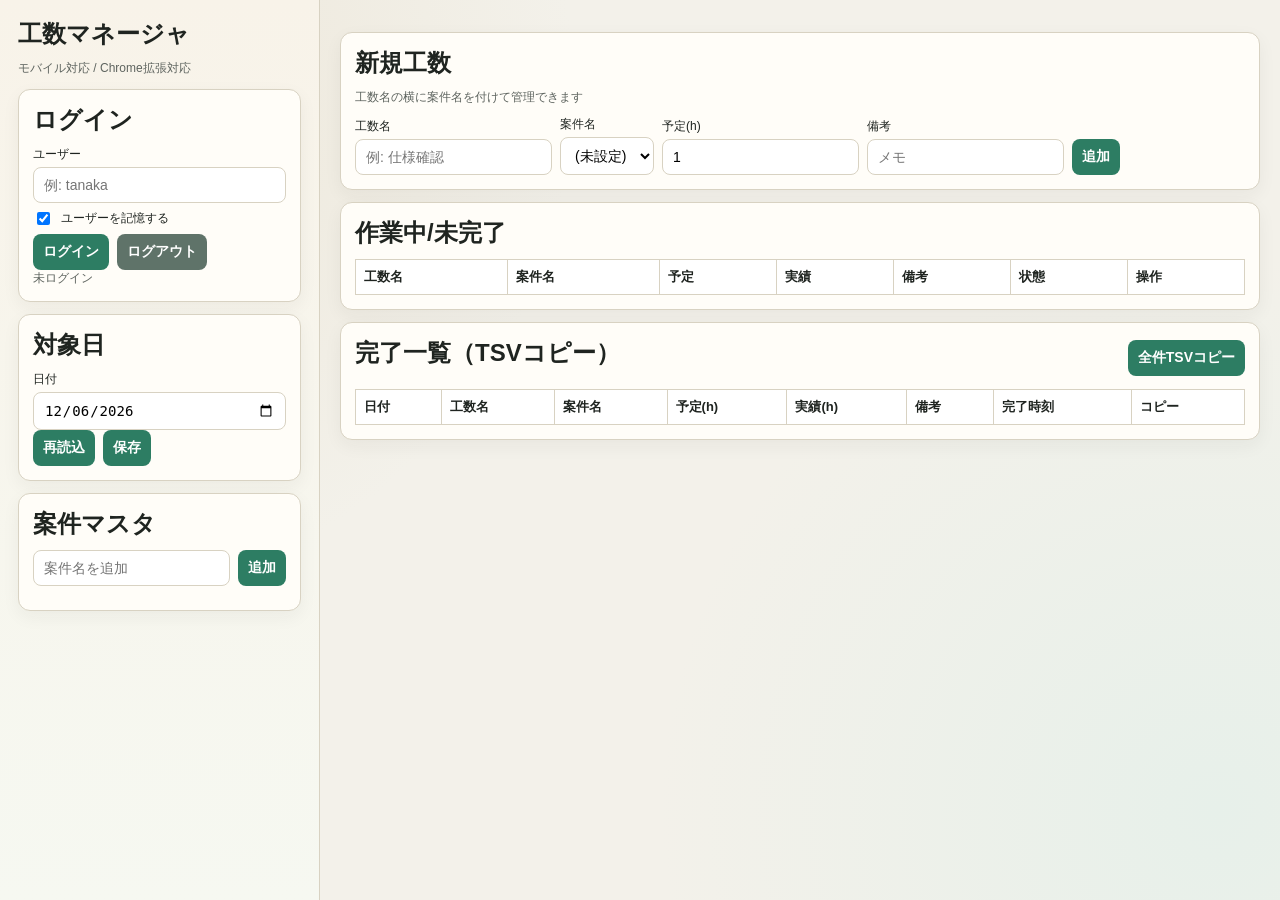
==== web/index.html @ 1ffab144 "feat: add wari-based parallel allocation and hybrid select/input master flow" ====
<!doctype html>
<html lang="ja">
  <head>
    <meta charset="UTF-8" />
    <meta name="viewport" content="width=device-width, initial-scale=1.0" />
    <title>工数管理</title>
    <link rel="stylesheet" href="./style.css" />
  </head>
  <body>
    <main class="layout">
      <aside class="sidebar">
        <h1>工数マネージャ</h1>
        <p class="subtitle">モバイル対応 / Chrome拡張対応</p>

        <section class="side-panel">
          <h2>ログイン</h2>
          <label>
            ユーザー
            <input id="loginUserInput" placeholder="例: tanaka" list="userList" />
          </label>
          <label class="checkbox-row">
            <input id="rememberUserChk" type="checkbox" checked />
            ユーザーを記憶する
          </label>
          <div class="row">
            <button id="loginBtn">ログイン</button>
            <button id="logoutBtn" class="sub">ログアウト</button>
          </div>
          <p id="loginState" class="subtext">未ログイン</p>
          <datalist id="userList"></datalist>
        </section>

        <section class="side-panel">
          <h2>対象日</h2>
          <label>
            日付
            <input id="dateInput" type="date" />
          </label>
          <div class="row">
            <button id="reloadBtn">再読込</button>
            <button id="saveBtn">保存</button>
          </div>
        </section>

        <section class="side-panel">
          <h2>案件マスタ</h2>
          <div class="row wrap">
            <input id="newProjectName" placeholder="案件名を追加" />
            <button id="addProjectBtn">追加</button>
          </div>
          <ul id="projectList" class="project-list"></ul>
        </section>
      </aside>

      <section class="content">
        <section class="panel">
          <div class="panel-head">
            <h2>新規工数</h2>
            <p class="subtext">工数名の横に案件名を付けて管理できます</p>
          </div>
          <div class="row wrap">
            <label>
              工数名
              <input id="newName" placeholder="例: 仕様確認" />
            </label>
            <label>
              案件名
              <select id="newProjectSelect"></select>
            </label>
            <label>
              予定(h)
              <input id="newPlanned" type="number" min="0" step="0.5" value="1" />
            </label>
            <label>
              備考
              <input id="newNote" placeholder="メモ" />
            </label>
            <button id="addBtn">追加</button>
          </div>
        </section>

        <section class="panel">
          <h2>作業中/未完了</h2>
          <div class="table-wrap">
            <table>
              <thead>
                <tr>
                  <th>工数名</th>
                  <th>案件名</th>
                  <th>予定</th>
                  <th>実績</th>
                  <th>備考</th>
                  <th>状態</th>
                  <th>操作</th>
                </tr>
              </thead>
              <tbody id="activeBody"></tbody>
            </table>
          </div>
        </section>

        <section class="panel">
          <div class="panel-head row between">
            <h2>完了一覧（TSVコピー）</h2>
            <button id="copyBtn">全件TSVコピー</button>
          </div>
          <div class="table-wrap">
            <table>
              <thead>
                <tr>
                  <th>日付</th>
                  <th>工数名</th>
                  <th>案件名</th>
                  <th>予定(h)</th>
                  <th>実績(h)</th>
                  <th>備考</th>
                  <th>完了時刻</th>
                  <th>コピー</th>
                </tr>
              </thead>
              <tbody id="doneBody"></tbody>
            </table>
          </div>
        </section>

        <p id="message"></p>
      </section>
    </main>

    <script src="./app.js"></script>
  </body>
</html>
---- web/style.css ----
:root {
  --bg: #f3f1ea;
  --panel: #fffdf8;
  --line: #d8d2c2;
  --text: #1f2420;
  --muted: #5e645f;
  --accent: #2d7d63;
  --accent-2: #bc6f38;
  --danger: #7f2d2d;
}

* {
  box-sizing: border-box;
}

body {
  margin: 0;
  color: var(--text);
  font-family: "Noto Sans JP", "Hiragino Kaku Gothic ProN", sans-serif;
  background:
    radial-gradient(circle at 5% 10%, #ece6d8 0, transparent 35%),
    radial-gradient(circle at 95% 90%, #e7f0ea 0, transparent 38%),
    var(--bg);
}

.layout {
  min-height: 100vh;
  display: grid;
  grid-template-columns: 320px 1fr;
}

.sidebar {
  border-right: 1px solid var(--line);
  padding: 18px;
  background: linear-gradient(180deg, #f8f3e9 0%, #f6f8f1 100%);
  position: sticky;
  top: 0;
  height: 100vh;
  overflow: auto;
}

.subtitle,
.subtext {
  margin: 0;
  color: var(--muted);
  font-size: 12px;
}

.content {
  padding: 20px;
}

h1,
h2 {
  margin: 0 0 10px;
}

.side-panel,
.panel {
  background: var(--panel);
  border: 1px solid var(--line);
  border-radius: 12px;
  padding: 14px;
  margin-top: 12px;
  box-shadow: 0 6px 18px rgb(35 36 32 / 5%);
}

.panel-head {
  margin-bottom: 10px;
}

.row {
  display: flex;
  gap: 8px;
  align-items: end;
}

.row.wrap {
  flex-wrap: wrap;
}

.row.between {
  justify-content: space-between;
  align-items: center;
}

label {
  display: flex;
  flex-direction: column;
  gap: 4px;
  font-size: 12px;
}

.checkbox-row {
  flex-direction: row;
  align-items: center;
  gap: 8px;
  margin: 6px 0;
}

input,
select,
button {
  font-size: 14px;
  padding: 9px 10px;
  border-radius: 8px;
  border: 1px solid var(--line);
}

input,
select {
  background: #fff;
}

button {
  border: 0;
  background: var(--accent);
  color: #fff;
  cursor: pointer;
  font-weight: 600;
}

button.sub {
  background: #5f7369;
}

button.stop {
  background: #7f6a2d;
}

button.done {
  background: #26607a;
}

button.line-copy {
  background: var(--accent-2);
  padding: 6px 8px;
  font-size: 12px;
}

.project-list {
  margin: 10px 0 0;
  padding: 0;
  list-style: none;
  display: grid;
  gap: 6px;
}

.project-item {
  display: flex;
  justify-content: space-between;
  align-items: center;
  border: 1px solid var(--line);
  background: #fff;
  border-radius: 8px;
  padding: 6px 8px;
  font-size: 12px;
}

.project-item button {
  padding: 4px 8px;
  font-size: 11px;
  background: var(--danger);
}

.table-wrap {
  overflow: auto;
}

table {
  width: 100%;
  border-collapse: collapse;
  min-width: 860px;
}

th,
td {
  border: 1px solid var(--line);
  padding: 8px;
  text-align: left;
  vertical-align: top;
  font-size: 13px;
  background: #fff;
}

.ops {
  display: flex;
  gap: 6px;
  flex-wrap: wrap;
}

#message {
  min-height: 1.5em;
  font-weight: 700;
}

@media (max-width: 960px) {
  .layout {
    grid-template-columns: 1fr;
  }

  .sidebar {
    position: static;
    height: auto;
    border-right: 0;
    border-bottom: 1px solid var(--line);
  }

  .content {
    padding: 14px;
  }

  table {
    min-width: 760px;
  }
}
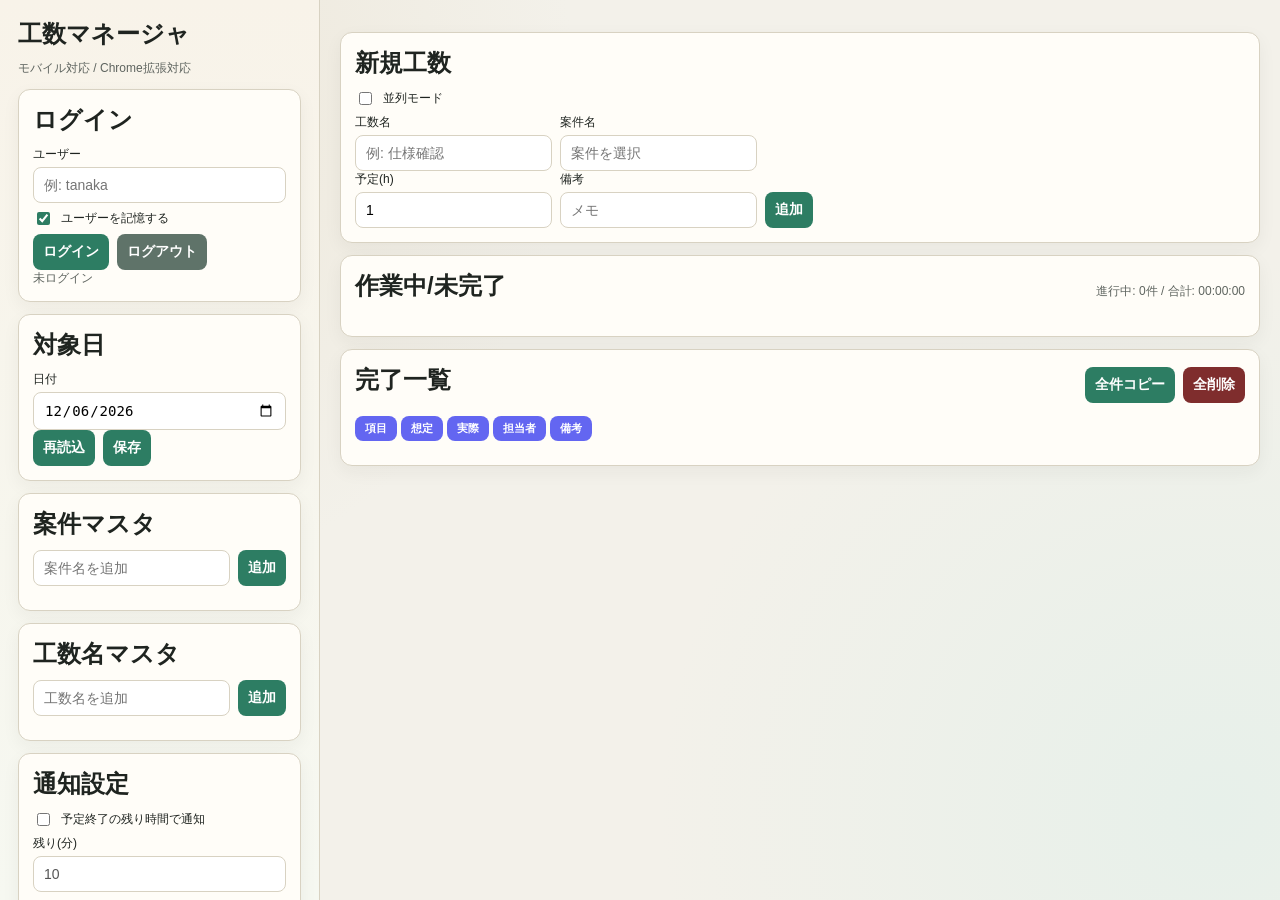
==== commit 8d12d2af: "feat: add parallel tasks, task name master, notifications to web version - Web version upgraded to c" ====
--- a/web/index.html
+++ b/web/index.html
@@ -48,7 +48,36 @@
             <input id="newProjectName" placeholder="案件名を追加" />
             <button id="addProjectBtn">追加</button>
           </div>
-          <ul id="projectList" class="project-list"></ul>
+          <ul id="projectList" class="master-list"></ul>
+        </section>
+
+        <section class="side-panel">
+          <h2>工数名マスタ</h2>
+          <div class="row wrap">
+            <input id="newTaskNameMaster" placeholder="工数名を追加" />
+            <button id="addTaskNameBtn">追加</button>
+          </div>
+          <ul id="taskNameList" class="master-list"></ul>
+        </section>
+
+        <section class="side-panel">
+          <h2>通知設定</h2>
+          <label class="checkbox-row">
+            <input id="notifyBeforeEnabled" type="checkbox" />
+            予定終了の残り時間で通知
+          </label>
+          <label>
+            残り(分)
+            <input id="notifyBeforeMinutes" type="number" min="1" step="1" value="10" />
+          </label>
+          <label class="checkbox-row">
+            <input id="notifyElapsedEnabled" type="checkbox" />
+            経過時間で通知
+          </label>
+          <label>
+            経過(分)
+            <input id="notifyElapsedMinutes" type="number" min="1" step="1" value="60" />
+          </label>
         </section>
       </aside>
 
@@ -56,17 +85,51 @@
         <section class="panel">
           <div class="panel-head">
             <h2>新規工数</h2>
-            <p class="subtext">工数名の横に案件名を付けて管理できます</p>
           </div>
-          <div class="row wrap">
+          <label class="checkbox-row">
+            <input id="parallelToggle" type="checkbox" />
+            並列モード
+          </label>
+
+          <div id="normalFields" class="row wrap">
             <label>
               工数名
-              <input id="newName" placeholder="例: 仕様確認" />
+              <input id="newName" placeholder="例: 仕様確認" list="taskNameDatalist" />
             </label>
             <label>
               案件名
-              <select id="newProjectSelect"></select>
+              <input id="newProjectSelect" placeholder="案件を選択" list="projectDatalist" />
             </label>
+          </div>
+
+          <div id="parallelFields" class="hidden">
+            <div class="row wrap">
+              <label>
+                グループ名
+                <input id="parallelGroupName" placeholder="例: 定例MTG" />
+              </label>
+            </div>
+            <div class="sub-builder">
+              <div class="row wrap">
+                <label>
+                  案件名
+                  <input id="parallelProject" placeholder="案件を選択" list="projectDatalist" />
+                </label>
+                <label>
+                  工数名
+                  <input id="parallelTaskName" placeholder="工数名" list="taskNameDatalist" />
+                </label>
+                <label>
+                  予測(h)
+                  <input id="parallelPlanned" type="number" step="0.5" min="0.5" value="0.5" />
+                </label>
+                <button id="addSubTaskBtn" type="button">＋</button>
+              </div>
+              <div id="subTaskList" class="sub-task-list"></div>
+            </div>
+          </div>
+
+          <div class="row wrap">
             <label>
               予定(h)
               <input id="newPlanned" type="number" min="0" step="0.5" value="1" />
@@ -77,50 +140,35 @@
             </label>
             <button id="addBtn">追加</button>
           </div>
-        </section>
 
-        <section class="panel">
-          <h2>作業中/未完了</h2>
-          <div class="table-wrap">
-            <table>
-              <thead>
-                <tr>
-                  <th>工数名</th>
-                  <th>案件名</th>
-                  <th>予定</th>
-                  <th>実績</th>
-                  <th>備考</th>
-                  <th>状態</th>
-                  <th>操作</th>
-                </tr>
-              </thead>
-              <tbody id="activeBody"></tbody>
-            </table>
-          </div>
+          <datalist id="projectDatalist"></datalist>
+          <datalist id="taskNameDatalist"></datalist>
         </section>
 
         <section class="panel">
           <div class="panel-head row between">
-            <h2>完了一覧（TSVコピー）</h2>
-            <button id="copyBtn">全件TSVコピー</button>
+            <h2>作業中/未完了</h2>
+            <p id="activeSummary" class="subtext"></p>
           </div>
-          <div class="table-wrap">
-            <table>
-              <thead>
-                <tr>
-                  <th>日付</th>
-                  <th>工数名</th>
-                  <th>案件名</th>
-                  <th>予定(h)</th>
-                  <th>実績(h)</th>
-                  <th>備考</th>
-                  <th>完了時刻</th>
-                  <th>コピー</th>
-                </tr>
-              </thead>
-              <tbody id="doneBody"></tbody>
-            </table>
+          <div class="task-list" id="activeList"></div>
+        </section>
+
+        <section class="panel">
+          <div class="panel-head row between">
+            <h2>完了一覧</h2>
+            <div class="row">
+              <button id="copyBtn">全件コピー</button>
+              <button id="clearDoneBtn" class="danger">全削除</button>
+            </div>
           </div>
+          <div class="copy-columns">
+            <button data-action="copy-col" data-col="name" type="button">項目</button>
+            <button data-action="copy-col" data-col="planned" type="button">想定</button>
+            <button data-action="copy-col" data-col="actual" type="button">実際</button>
+            <button data-action="copy-col" data-col="user" type="button">担当者</button>
+            <button data-action="copy-col" data-col="note" type="button">備考</button>
+          </div>
+          <div class="task-list" id="doneList"></div>
         </section>
 
         <p id="message"></p>
--- a/web/style.css
+++ b/web/style.css
@@ -7,6 +7,13 @@
   --accent: #2d7d63;
   --accent-2: #bc6f38;
   --danger: #7f2d2d;
+  --success: #059669;
+  --warning: #d97706;
+  --info: #2563eb;
+  --cyan: #0891b2;
+  --radius: 12px;
+  --radius-sm: 8px;
+  --shadow: 0 6px 18px rgb(35 36 32 / 5%);
 }
 
 * {
@@ -59,10 +66,10 @@
 .panel {
   background: var(--panel);
   border: 1px solid var(--line);
-  border-radius: 12px;
+  border-radius: var(--radius);
   padding: 14px;
   margin-top: 12px;
-  box-shadow: 0 6px 18px rgb(35 36 32 / 5%);
+  box-shadow: var(--shadow);
 }
 
 .panel-head {
@@ -96,6 +103,12 @@
   align-items: center;
   gap: 8px;
   margin: 6px 0;
+  cursor: pointer;
+}
+
+.checkbox-row input[type="checkbox"] {
+  width: auto;
+  accent-color: var(--accent);
 }
 
 input,
@@ -103,13 +116,19 @@
 button {
   font-size: 14px;
   padding: 9px 10px;
-  border-radius: 8px;
+  border-radius: var(--radius-sm);
   border: 1px solid var(--line);
 }
 
 input,
 select {
   background: #fff;
+}
+
+input:focus {
+  outline: none;
+  border-color: var(--accent);
+  box-shadow: 0 0 0 3px rgba(45, 125, 99, 0.12);
 }
 
 button {
@@ -118,80 +137,367 @@
   color: #fff;
   cursor: pointer;
   font-weight: 600;
+  white-space: nowrap;
+  transition: background 150ms, transform 100ms;
+}
+
+button:hover {
+  filter: brightness(0.92);
+}
+
+button:active {
+  transform: scale(0.97);
 }
 
 button.sub {
   background: #5f7369;
 }
 
-button.stop {
-  background: #7f6a2d;
-}
-
-button.done {
-  background: #26607a;
-}
-
-button.line-copy {
-  background: var(--accent-2);
-  padding: 6px 8px;
-  font-size: 12px;
-}
-
-.project-list {
+button.danger {
+  background: var(--danger);
+}
+
+.btn-start {
+  background: var(--success);
+}
+
+.btn-pause {
+  background: var(--warning);
+}
+
+.btn-resume {
+  background: var(--info);
+}
+
+.btn-complete {
+  background: var(--cyan);
+}
+
+.btn-danger {
+  background: #ef4444;
+}
+
+.btn-copy {
+  background: #6366f1;
+}
+
+/* ── Master Lists ───────────── */
+
+.master-list {
   margin: 10px 0 0;
   padding: 0;
   list-style: none;
   display: grid;
   gap: 6px;
-}
-
-.project-item {
+  max-height: 140px;
+  overflow-y: auto;
+}
+
+.master-item {
   display: flex;
   justify-content: space-between;
   align-items: center;
   border: 1px solid var(--line);
   background: #fff;
-  border-radius: 8px;
+  border-radius: var(--radius-sm);
   padding: 6px 8px;
   font-size: 12px;
 }
 
-.project-item button {
+.master-item button {
   padding: 4px 8px;
   font-size: 11px;
   background: var(--danger);
 }
 
-.table-wrap {
-  overflow: auto;
-}
-
-table {
-  width: 100%;
-  border-collapse: collapse;
-  min-width: 860px;
-}
-
-th,
-td {
+/* ── Sub-task builder (parallel) ── */
+
+.sub-builder {
+  margin: 8px 0;
+}
+
+.sub-task-list {
+  display: grid;
+  gap: 4px;
+  margin-top: 8px;
+}
+
+.sub-task-item {
+  display: flex;
+  gap: 8px;
+  align-items: center;
   border: 1px solid var(--line);
-  padding: 8px;
-  text-align: left;
-  vertical-align: top;
+  background: #fff;
+  border-radius: var(--radius-sm);
+  padding: 6px 10px;
   font-size: 13px;
-  background: #fff;
+}
+
+.sub-task-item > span:first-child {
+  flex: 1;
+}
+
+.sub-task-meta {
+  font-size: 12px;
+  color: var(--muted);
+  white-space: nowrap;
+  font-weight: 600;
+}
+
+.sub-task-item button {
+  padding: 2px 8px;
+  font-size: 12px;
+}
+
+/* ── Column Copy ─────────────── */
+
+.copy-columns {
+  display: flex;
+  align-items: center;
+  gap: 4px;
+  flex-wrap: wrap;
+  margin-bottom: 10px;
+}
+
+.copy-columns button {
+  padding: 5px 10px;
+  font-size: 11px;
+  background: #6366f1;
+  border-radius: var(--radius-sm);
+}
+
+.copy-columns button:hover {
+  background: #4f46e5;
+}
+
+/* ── Task List (card-based) ──── */
+
+.task-list {
+  display: grid;
+  gap: 10px;
+}
+
+.task-card {
+  border: 1px solid var(--line);
+  border-radius: var(--radius);
+  background: var(--panel);
+  padding: 12px 14px;
+  transition: box-shadow 150ms, border-color 150ms;
+}
+
+.task-card:hover {
+  box-shadow: 0 4px 12px rgb(35 36 32 / 8%);
+  border-color: #c8c2b2;
+}
+
+.task-card-running {
+  border-left: 4px solid var(--success);
+  background: linear-gradient(135deg, #f0fdf4 0%, var(--panel) 40%);
+}
+
+.task-card-done {
+  border-left: 4px solid var(--cyan);
+}
+
+.task-header {
+  display: flex;
+  align-items: center;
+  gap: 8px;
+  margin-bottom: 8px;
+  flex-wrap: wrap;
+}
+
+.task-title {
+  font-weight: 700;
+  font-size: 14px;
+  flex: 1;
+}
+
+.task-tag {
+  font-size: 11px;
+  font-weight: 600;
+  padding: 2px 10px;
+  border-radius: 999px;
+  background: #e6f7f4;
+  color: var(--accent);
+  white-space: nowrap;
+}
+
+.parallel-tag {
+  background: #fef3c7;
+  color: #92400e;
+}
+
+.sub-chips {
+  display: flex;
+  flex-wrap: wrap;
+  gap: 4px;
+  margin-bottom: 8px;
+}
+
+.sub-chip {
+  font-size: 11px;
+  padding: 2px 8px;
+  background: #f3f4f6;
+  border: 1px solid var(--line);
+  border-radius: 999px;
+  color: var(--muted);
+}
+
+.task-stats {
+  display: flex;
+  gap: 20px;
+  margin-bottom: 8px;
+}
+
+.stat {
+  display: flex;
+  flex-direction: column;
+  gap: 1px;
+}
+
+.stat-label {
+  font-size: 10px;
+  color: var(--muted);
+  font-weight: 600;
+  letter-spacing: 0.04em;
+}
+
+.stat-value {
+  font-size: 14px;
+  font-weight: 600;
+}
+
+.status-running {
+  color: var(--success);
+}
+
+.status-paused {
+  color: var(--warning);
+}
+
+.status-pending {
+  color: var(--muted);
+}
+
+.status-completed {
+  color: var(--cyan);
+}
+
+.timer-row {
+  margin-bottom: 8px;
+}
+
+.timer {
+  display: inline-block;
+  font-family: "SF Mono", "Fira Code", "Consolas", monospace;
+  font-size: 22px;
+  font-weight: 800;
+  color: #065f46;
+  background: linear-gradient(135deg, #ecfdf5, #d1fae5);
+  border: 1px solid #a7f3d0;
+  border-radius: var(--radius-sm);
+  padding: 4px 16px;
+  letter-spacing: 0.06em;
+}
+
+.task-note {
+  font-size: 12px;
+  color: var(--muted);
+  padding: 5px 0 2px;
+  border-top: 1px dashed var(--line);
+  margin-top: 4px;
+}
+
+.progress-wrap {
+  display: flex;
+  align-items: center;
+  gap: 8px;
+  margin: 6px 0;
+}
+
+.progress {
+  flex: 1;
+  height: 6px;
+  border-radius: 999px;
+  background: #f3f4f6;
+  overflow: hidden;
+}
+
+.progress > i {
+  display: block;
+  height: 100%;
+  background: linear-gradient(90deg, var(--accent), #34d399);
+  border-radius: 999px;
+  transition: width 300ms ease;
+}
+
+.progress-text {
+  font-size: 11px;
+  font-weight: 700;
+  color: var(--muted);
+  min-width: 28px;
+  text-align: right;
 }
 
 .ops {
   display: flex;
   gap: 6px;
+  margin-top: 8px;
   flex-wrap: wrap;
 }
+
+.ops button {
+  padding: 6px 14px;
+  font-size: 12px;
+  border-radius: var(--radius-sm);
+}
+
+/* ── Sub-task ratios (done view) ── */
+
+.sub-task-ratios {
+  margin-top: 8px;
+  padding-top: 8px;
+  border-top: 1px dashed var(--line);
+}
+
+.ratio-row {
+  display: flex;
+  justify-content: space-between;
+  align-items: center;
+  gap: 8px;
+  margin-bottom: 4px;
+  font-size: 12px;
+}
+
+.ratio-label {
+  flex: 1;
+  color: var(--text);
+}
+
+.ratio-plan {
+  color: var(--muted);
+  white-space: nowrap;
+  font-weight: 600;
+}
+
+.ratio-total {
+  font-size: 12px;
+  font-weight: 600;
+  color: var(--accent);
+  text-align: right;
+  margin-top: 4px;
+}
+
+/* ── Message ────────────────── */
 
 #message {
   min-height: 1.5em;
   font-weight: 700;
+}
+
+.hidden {
+  display: none !important;
 }
 
 @media (max-width: 960px) {
@@ -209,8 +515,4 @@
   .content {
     padding: 14px;
   }
-
-  table {
-    min-width: 760px;
-  }
-}
+}
